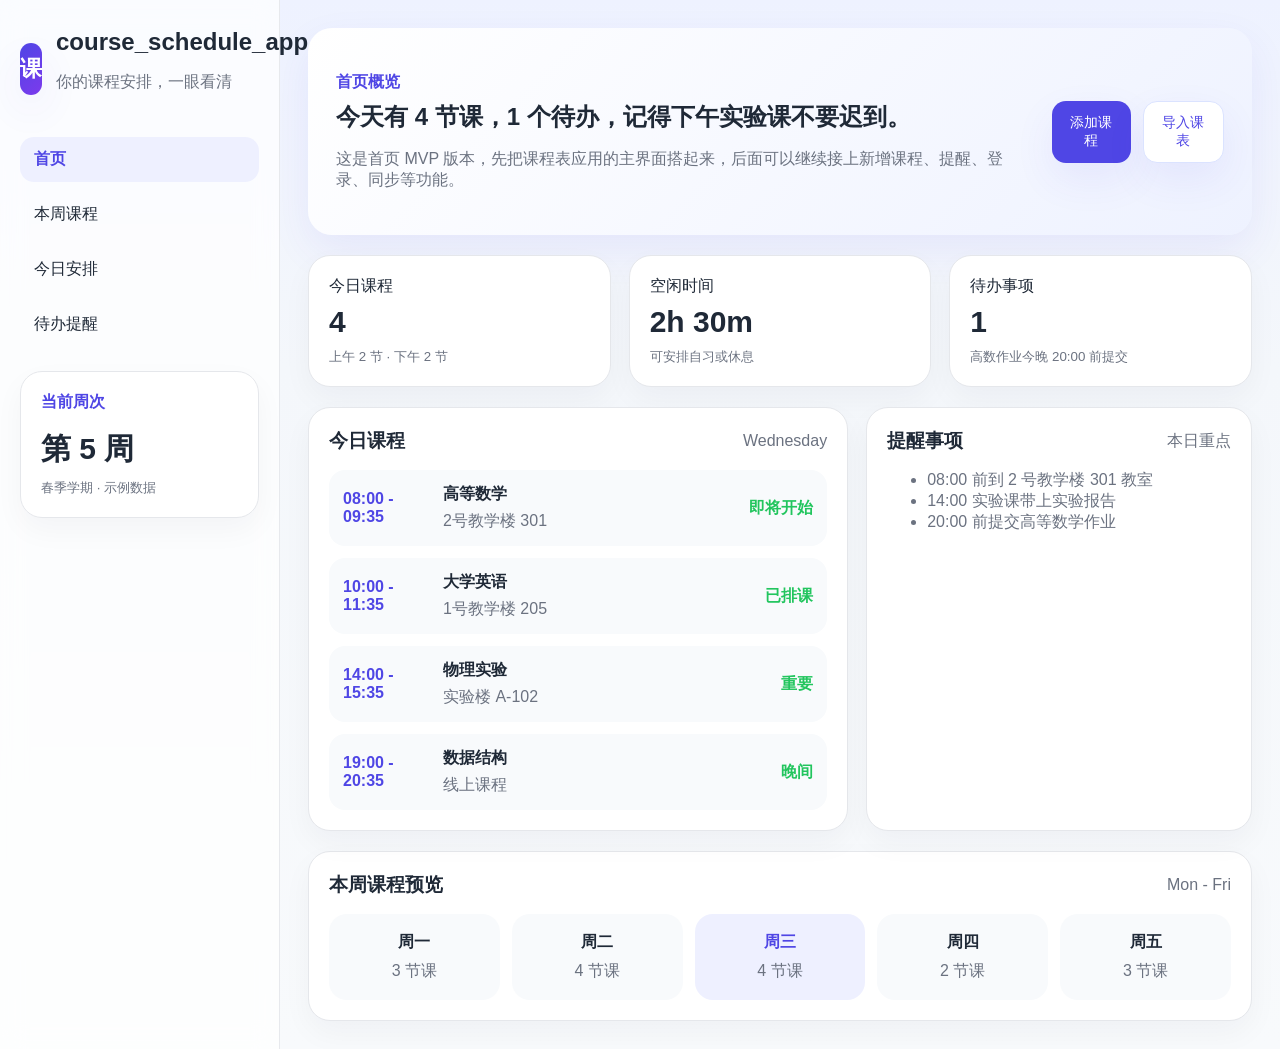
==== index.html @ 74d57952 "Build homepage MVP" ====
<!DOCTYPE html>
<html lang="zh-CN">
  <head>
    <meta charset="UTF-8" />
    <meta name="viewport" content="width=device-width, initial-scale=1.0" />
    <title>course_schedule_app</title>
    <link rel="stylesheet" href="styles.css" />
  </head>
  <body>
    <div class="app-shell">
      <aside class="sidebar">
        <div class="brand">
          <div class="brand-badge">课</div>
          <div>
            <h1>course_schedule_app</h1>
            <p>你的课程安排，一眼看清</p>
          </div>
        </div>

        <nav class="menu">
          <a class="active" href="#">首页</a>
          <a href="#schedule">本周课程</a>
          <a href="#today">今日安排</a>
          <a href="#todo">待办提醒</a>
        </nav>

        <section class="card mini-card">
          <span class="label">当前周次</span>
          <strong>第 5 周</strong>
          <small>春季学期 · 示例数据</small>
        </section>
      </aside>

      <main class="main-content">
        <header class="hero">
          <div>
            <p class="eyebrow">首页概览</p>
            <h2>今天有 4 节课，1 个待办，记得下午实验课不要迟到。</h2>
            <p class="hero-text">
              这是首页 MVP 版本，先把课程表应用的主界面搭起来，后面可以继续接上新增课程、提醒、登录、同步等功能。
            </p>
          </div>
          <div class="hero-actions">
            <button>添加课程</button>
            <button class="secondary">导入课表</button>
          </div>
        </header>

        <section class="stats-grid">
          <article class="card stat-card">
            <span>今日课程</span>
            <strong>4</strong>
            <small>上午 2 节 · 下午 2 节</small>
          </article>
          <article class="card stat-card">
            <span>空闲时间</span>
            <strong>2h 30m</strong>
            <small>可安排自习或休息</small>
          </article>
          <article class="card stat-card">
            <span>待办事项</span>
            <strong>1</strong>
            <small>高数作业今晚 20:00 前提交</small>
          </article>
        </section>

        <section class="content-grid">
          <section class="card schedule-card" id="today">
            <div class="section-title">
              <h3>今日课程</h3>
              <span>Wednesday</span>
            </div>
            <div class="class-list" id="class-list"></div>
          </section>

          <section class="card todo-card" id="todo">
            <div class="section-title">
              <h3>提醒事项</h3>
              <span>本日重点</span>
            </div>
            <ul>
              <li>08:00 前到 2 号教学楼 301 教室</li>
              <li>14:00 实验课带上实验报告</li>
              <li>20:00 前提交高等数学作业</li>
            </ul>
          </section>
        </section>

        <section class="card weekly-card" id="schedule">
          <div class="section-title">
            <h3>本周课程预览</h3>
            <span>Mon - Fri</span>
          </div>
          <div class="week-grid">
            <div><strong>周一</strong><span>3 节课</span></div>
            <div><strong>周二</strong><span>4 节课</span></div>
            <div class="highlight"><strong>周三</strong><span>4 节课</span></div>
            <div><strong>周四</strong><span>2 节课</span></div>
            <div><strong>周五</strong><span>3 节课</span></div>
          </div>
        </section>
      </main>
    </div>

    <script src="app.js"></script>
  </body>
</html>
---- styles.css ----
:root {
  --bg: #f4f7fb;
  --card: #ffffff;
  --primary: #4f46e5;
  --primary-soft: #eef0ff;
  --text: #1f2937;
  --muted: #6b7280;
  --border: #e5e7eb;
  --success: #22c55e;
  --shadow: 0 16px 40px rgba(79, 70, 229, 0.08);
}

* {
  box-sizing: border-box;
}

body {
  margin: 0;
  font-family: "Segoe UI", "PingFang SC", "Microsoft YaHei", sans-serif;
  background: linear-gradient(180deg, #eef2ff 0%, var(--bg) 35%, #f8fafc 100%);
  color: var(--text);
}

.app-shell {
  display: grid;
  grid-template-columns: 280px 1fr;
  min-height: 100vh;
}

.sidebar {
  padding: 28px 20px;
  background: rgba(255, 255, 255, 0.72);
  backdrop-filter: blur(12px);
  border-right: 1px solid rgba(229, 231, 235, 0.9);
}

.brand {
  display: flex;
  gap: 14px;
  align-items: center;
  margin-bottom: 28px;
}

.brand h1,
.hero h2,
.section-title h3 {
  margin: 0;
}

.brand p,
.hero-text,
.section-title span,
.stat-card small,
.mini-card small {
  color: var(--muted);
}

.brand-badge {
  width: 52px;
  height: 52px;
  border-radius: 16px;
  display: grid;
  place-items: center;
  background: linear-gradient(135deg, var(--primary), #7c3aed);
  color: #fff;
  font-size: 22px;
  font-weight: 700;
  box-shadow: var(--shadow);
}

.menu {
  display: grid;
  gap: 10px;
  margin-bottom: 24px;
}

.menu a {
  text-decoration: none;
  color: var(--text);
  padding: 12px 14px;
  border-radius: 14px;
  transition: 0.2s ease;
}

.menu a:hover,
.menu a.active {
  background: var(--primary-soft);
  color: var(--primary);
  font-weight: 600;
}

.main-content {
  padding: 28px;
}

.hero {
  display: flex;
  justify-content: space-between;
  gap: 24px;
  align-items: center;
  padding: 28px;
  margin-bottom: 20px;
  background: linear-gradient(135deg, #ffffff 0%, #eef2ff 100%);
  border-radius: 24px;
  box-shadow: var(--shadow);
}

.eyebrow,
.label {
  display: inline-block;
  color: var(--primary);
  font-weight: 700;
  margin-bottom: 8px;
}

.hero-actions {
  display: flex;
  gap: 12px;
}

button {
  border: none;
  border-radius: 14px;
  padding: 12px 18px;
  background: var(--primary);
  color: #fff;
  cursor: pointer;
  font-size: 14px;
  box-shadow: var(--shadow);
}

button.secondary {
  background: #fff;
  color: var(--primary);
  border: 1px solid #dbe3ff;
}

.card {
  background: var(--card);
  border: 1px solid var(--border);
  border-radius: 22px;
  padding: 20px;
  box-shadow: 0 12px 30px rgba(15, 23, 42, 0.04);
}

.mini-card strong,
.stat-card strong {
  display: block;
  font-size: 30px;
  margin: 8px 0;
}

.stats-grid,
.content-grid {
  display: grid;
  gap: 18px;
  margin-bottom: 20px;
}

.stats-grid {
  grid-template-columns: repeat(3, 1fr);
}

.content-grid {
  grid-template-columns: 1.4fr 1fr;
}

.section-title {
  display: flex;
  justify-content: space-between;
  align-items: center;
  margin-bottom: 16px;
}

.class-list {
  display: grid;
  gap: 12px;
}

.class-item {
  display: grid;
  grid-template-columns: 84px 1fr auto;
  gap: 16px;
  align-items: center;
  padding: 14px;
  background: #f8fafc;
  border-radius: 16px;
}

.class-time {
  font-weight: 700;
  color: var(--primary);
}

.class-meta p,
.todo-card ul {
  margin: 6px 0 0;
  color: var(--muted);
}

.status {
  color: var(--success);
  font-weight: 700;
}

.week-grid {
  display: grid;
  grid-template-columns: repeat(5, 1fr);
  gap: 12px;
}

.week-grid > div {
  padding: 18px 14px;
  background: #f8fafc;
  border-radius: 18px;
  text-align: center;
}

.week-grid .highlight {
  background: var(--primary-soft);
  color: var(--primary);
}

.week-grid span {
  display: block;
  margin-top: 8px;
  color: var(--muted);
}

@media (max-width: 960px) {
  .app-shell,
  .stats-grid,
  .content-grid,
  .week-grid {
    grid-template-columns: 1fr;
  }

  .hero {
    flex-direction: column;
    align-items: flex-start;
  }
}
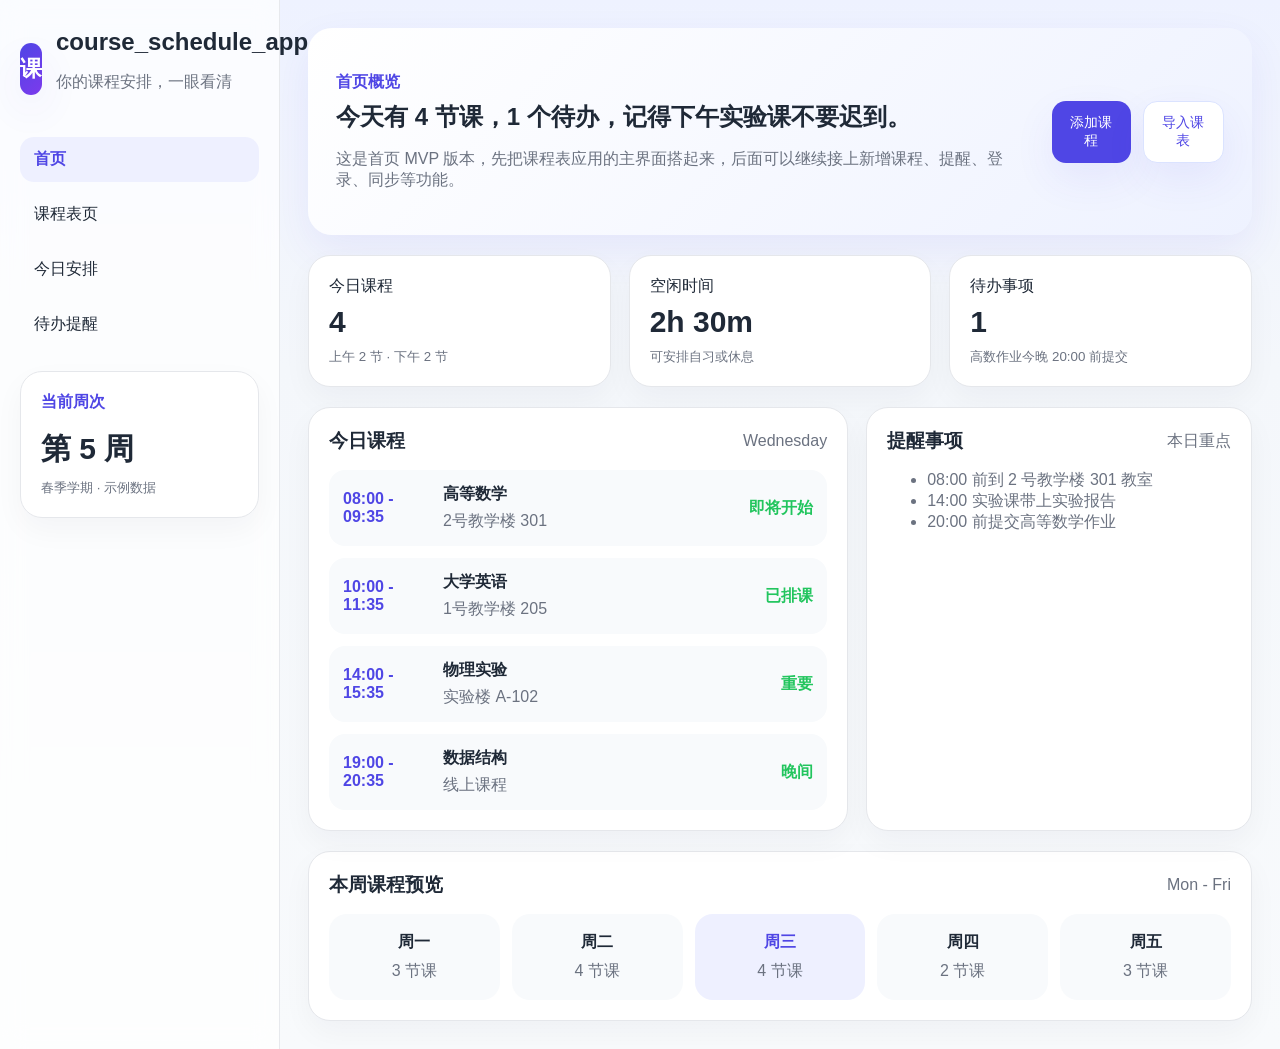
==== commit e4dc02a8: "Add schedule page" ====
--- a/index.html
+++ b/index.html
@@ -18,8 +18,8 @@
         </div>
 
         <nav class="menu">
-          <a class="active" href="#">首页</a>
-          <a href="#schedule">本周课程</a>
+          <a class="active" href="index.html">首页</a>
+          <a href="schedule.html">课程表页</a>
           <a href="#today">今日安排</a>
           <a href="#todo">待办提醒</a>
         </nav>
--- a/styles.css
+++ b/styles.css
@@ -227,11 +227,151 @@
   color: var(--muted);
 }
 
+.schedule-hero {
+  margin-bottom: 20px;
+}
+
+.week-summary-grid {
+  display: grid;
+  grid-template-columns: repeat(7, 1fr);
+  gap: 12px;
+}
+
+.summary-card {
+  padding: 16px 12px;
+  border-radius: 18px;
+  background: #f8fafc;
+  text-align: center;
+}
+
+.summary-card strong,
+.summary-card span {
+  display: block;
+}
+
+.summary-card strong {
+  margin-bottom: 8px;
+}
+
+.summary-card.has-course {
+  background: var(--primary-soft);
+}
+
+.summary-card.is-empty {
+  opacity: 0.75;
+}
+
+.schedule-board-card {
+  overflow-x: auto;
+}
+
+.schedule-board {
+  display: grid;
+  grid-template-columns: repeat(7, minmax(220px, 1fr));
+  gap: 14px;
+}
+
+.day-column {
+  background: #f8fafc;
+  border-radius: 20px;
+  padding: 14px;
+  border: 1px solid #edf2f7;
+}
+
+.day-header {
+  display: flex;
+  justify-content: space-between;
+  align-items: center;
+  margin-bottom: 12px;
+}
+
+.day-header h4 {
+  margin: 0;
+}
+
+.day-header span,
+.schedule-info p,
+.schedule-info small,
+.empty-day {
+  color: var(--muted);
+}
+
+.day-items {
+  display: grid;
+  gap: 12px;
+}
+
+.schedule-item {
+  border-radius: 16px;
+  padding: 14px;
+  color: #111827;
+  background: #fff;
+  border-left: 5px solid var(--primary);
+}
+
+.schedule-item.purple {
+  border-left-color: #7c3aed;
+}
+
+.schedule-item.blue {
+  border-left-color: #2563eb;
+}
+
+.schedule-item.green {
+  border-left-color: #16a34a;
+}
+
+.schedule-item.orange {
+  border-left-color: #ea580c;
+}
+
+.schedule-item.red {
+  border-left-color: #dc2626;
+}
+
+.schedule-item.teal {
+  border-left-color: #0f766e;
+}
+
+.schedule-time {
+  font-size: 13px;
+  font-weight: 700;
+  margin-bottom: 8px;
+  color: var(--primary);
+}
+
+.schedule-info strong {
+  display: block;
+  margin-bottom: 6px;
+}
+
+.schedule-info p {
+  margin: 0 0 4px;
+}
+
+.empty-day {
+  padding: 18px 12px;
+  text-align: center;
+  background: #fff;
+  border-radius: 16px;
+}
+
+.tips-list {
+  margin: 0;
+  padding-left: 18px;
+  color: var(--text);
+}
+
+.tips-list li + li {
+  margin-top: 10px;
+}
+
 @media (max-width: 960px) {
   .app-shell,
   .stats-grid,
   .content-grid,
-  .week-grid {
+  .week-grid,
+  .week-summary-grid {
     grid-template-columns: 1fr;
   }
 
@@ -239,4 +379,8 @@
     flex-direction: column;
     align-items: flex-start;
   }
-}
+
+  .schedule-board {
+    grid-template-columns: 1fr;
+  }
+}
